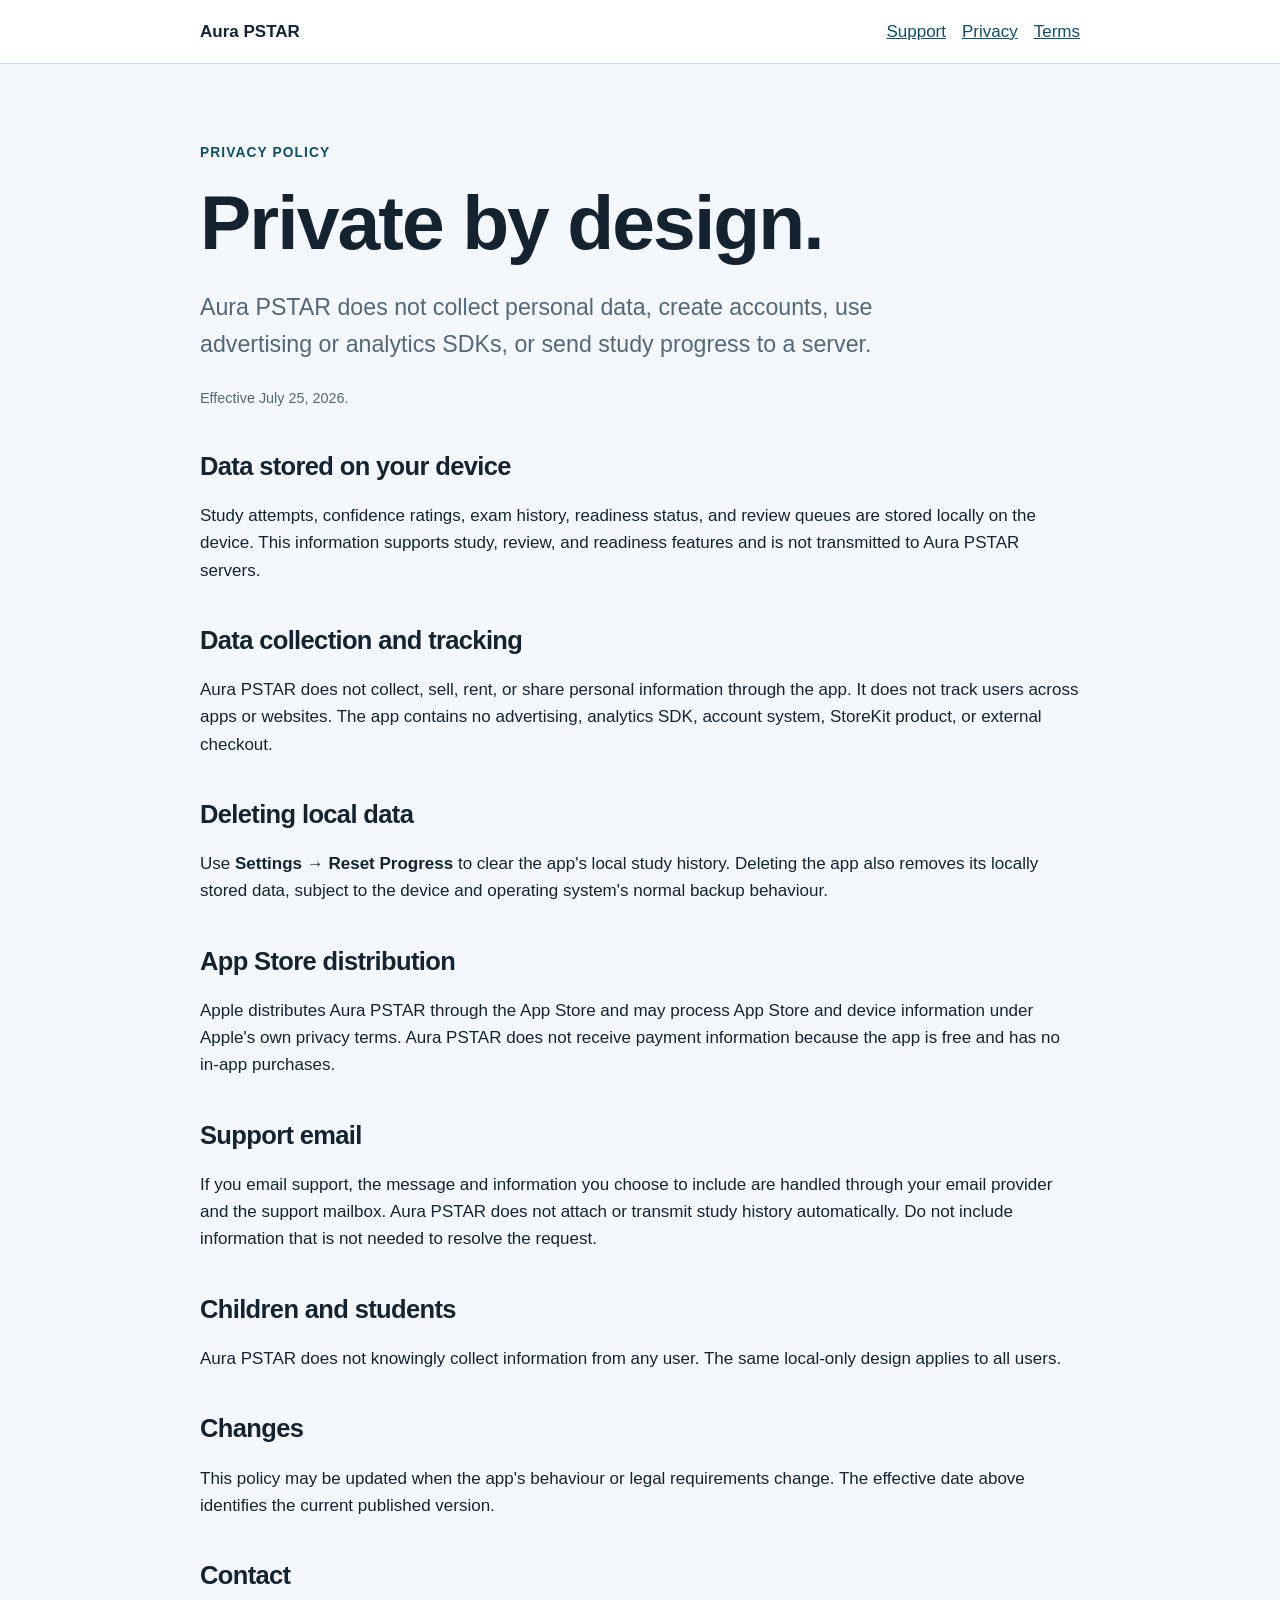
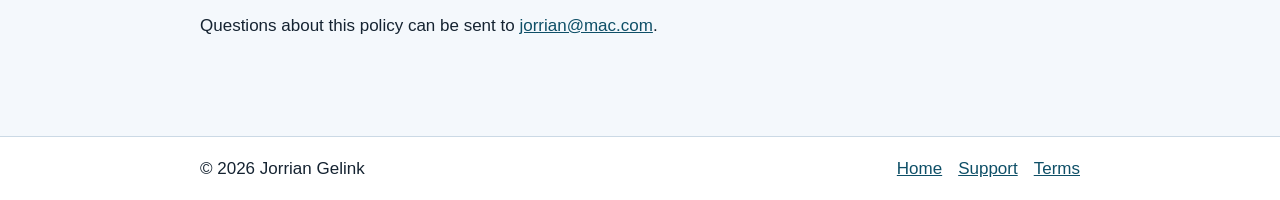
==== privacy/index.html @ 8ca299d1 "feat(site): publish Aura PSTAR public pages - Publish the free app landing page and public support, " ====
<!doctype html>
<html lang="en-CA">
  <head>
    <meta charset="utf-8">
    <meta name="viewport" content="width=device-width, initial-scale=1">
    <title>Privacy Policy — Aura PSTAR</title>
    <meta name="description" content="Privacy policy for Aura PSTAR.">
    <meta name="theme-color" content="#176b87">
    <link rel="stylesheet" href="../assets/site.css">
  </head>
  <body>
    <header class="site-header">
      <nav class="nav" aria-label="Primary">
        <a class="brand" href="../">Aura PSTAR</a>
        <div class="nav-links">
          <a href="../support/">Support</a>
          <a href="./" aria-current="page">Privacy</a>
          <a href="../terms/">Terms</a>
        </div>
      </nav>
    </header>
    <main class="page">
      <p class="eyebrow">Privacy Policy</p>
      <h1>Private by design.</h1>
      <p class="lead">Aura PSTAR does not collect personal data, create accounts, use advertising or analytics SDKs, or send study progress to a server.</p>
      <p class="updated">Effective July 25, 2026.</p>

      <h2>Data stored on your device</h2>
      <p>Study attempts, confidence ratings, exam history, readiness status, and review queues are stored locally on the device. This information supports study, review, and readiness features and is not transmitted to Aura PSTAR servers.</p>

      <h2>Data collection and tracking</h2>
      <p>Aura PSTAR does not collect, sell, rent, or share personal information through the app. It does not track users across apps or websites. The app contains no advertising, analytics SDK, account system, StoreKit product, or external checkout.</p>

      <h2>Deleting local data</h2>
      <p>Use <strong>Settings → Reset Progress</strong> to clear the app's local study history. Deleting the app also removes its locally stored data, subject to the device and operating system's normal backup behaviour.</p>

      <h2>App Store distribution</h2>
      <p>Apple distributes Aura PSTAR through the App Store and may process App Store and device information under Apple's own privacy terms. Aura PSTAR does not receive payment information because the app is free and has no in-app purchases.</p>

      <h2>Support email</h2>
      <p>If you email support, the message and information you choose to include are handled through your email provider and the support mailbox. Aura PSTAR does not attach or transmit study history automatically. Do not include information that is not needed to resolve the request.</p>

      <h2>Children and students</h2>
      <p>Aura PSTAR does not knowingly collect information from any user. The same local-only design applies to all users.</p>

      <h2>Changes</h2>
      <p>This policy may be updated when the app's behaviour or legal requirements change. The effective date above identifies the current published version.</p>

      <h2>Contact</h2>
      <p>Questions about this policy can be sent to <a href="mailto:jorrian@mac.com">jorrian@mac.com</a>.</p>
    </main>
    <footer class="site-footer">
      <div class="footer-inner">
        <span>© 2026 Jorrian Gelink</span>
        <div class="footer-links">
          <a href="../">Home</a>
          <a href="../support/">Support</a>
          <a href="../terms/">Terms</a>
        </div>
      </div>
    </footer>
  </body>
</html>
---- assets/site.css ----
:root {
  color-scheme: light dark;
  --background: #f4f8fc;
  --surface: #ffffff;
  --text: #152331;
  --muted: #536779;
  --accent: #176b87;
  --accent-strong: #0e4f67;
  --border: #cbd9e5;
  --focus: #ffbf47;
}

* {
  box-sizing: border-box;
}

body {
  margin: 0;
  background: var(--background);
  color: var(--text);
  font: 17px/1.6 -apple-system, BlinkMacSystemFont, "Segoe UI", sans-serif;
}

a {
  color: var(--accent-strong);
}

a:focus-visible {
  outline: 3px solid var(--focus);
  outline-offset: 3px;
}

.site-header,
.site-footer {
  background: var(--surface);
  border-color: var(--border);
  border-style: solid;
  border-width: 0 0 1px;
}

.site-footer {
  border-width: 1px 0 0;
}

.nav,
.footer-inner,
.page {
  width: min(100% - 32px, 880px);
  margin: 0 auto;
}

.nav,
.footer-inner {
  display: flex;
  align-items: center;
  justify-content: space-between;
  gap: 24px;
  padding: 18px 0;
}

.brand {
  color: var(--text);
  font-weight: 750;
  text-decoration: none;
}

.nav-links,
.footer-links {
  display: flex;
  flex-wrap: wrap;
  gap: 16px;
}

.page {
  padding: 64px 0 80px;
}

.hero {
  padding-bottom: 32px;
}

h1,
h2 {
  line-height: 1.15;
  letter-spacing: -0.025em;
}

h1 {
  max-width: 760px;
  margin: 0 0 20px;
  font-size: clamp(2.4rem, 7vw, 4.8rem);
}

h2 {
  margin-top: 42px;
}

.lead {
  max-width: 720px;
  color: var(--muted);
  font-size: clamp(1.15rem, 3vw, 1.45rem);
}

.card-grid {
  display: grid;
  grid-template-columns: repeat(auto-fit, minmax(220px, 1fr));
  gap: 16px;
  margin: 28px 0;
}

.card,
.notice {
  padding: 22px;
  background: var(--surface);
  border: 1px solid var(--border);
  border-radius: 18px;
}

.card h2,
.card h3,
.notice h2 {
  margin-top: 0;
}

.button {
  display: inline-block;
  margin: 8px 12px 8px 0;
  padding: 11px 17px;
  border-radius: 999px;
  background: var(--accent);
  color: #ffffff;
  font-weight: 700;
  text-decoration: none;
}

.button.secondary {
  background: var(--surface);
  color: var(--accent-strong);
  border: 1px solid var(--border);
}

.eyebrow {
  color: var(--accent-strong);
  font-size: 0.86rem;
  font-weight: 800;
  letter-spacing: 0.08em;
  text-transform: uppercase;
}

.updated,
.fine-print {
  color: var(--muted);
  font-size: 0.9rem;
}

li + li {
  margin-top: 8px;
}

@media (prefers-color-scheme: dark) {
  :root {
    --background: #0e1820;
    --surface: #15232d;
    --text: #edf7fc;
    --muted: #b7c9d5;
    --accent: #3a91ad;
    --accent-strong: #8ed3e8;
    --border: #38505f;
  }
}

@media (max-width: 620px) {
  .nav,
  .footer-inner {
    align-items: flex-start;
    flex-direction: column;
  }

  .page {
    padding-top: 42px;
  }
}
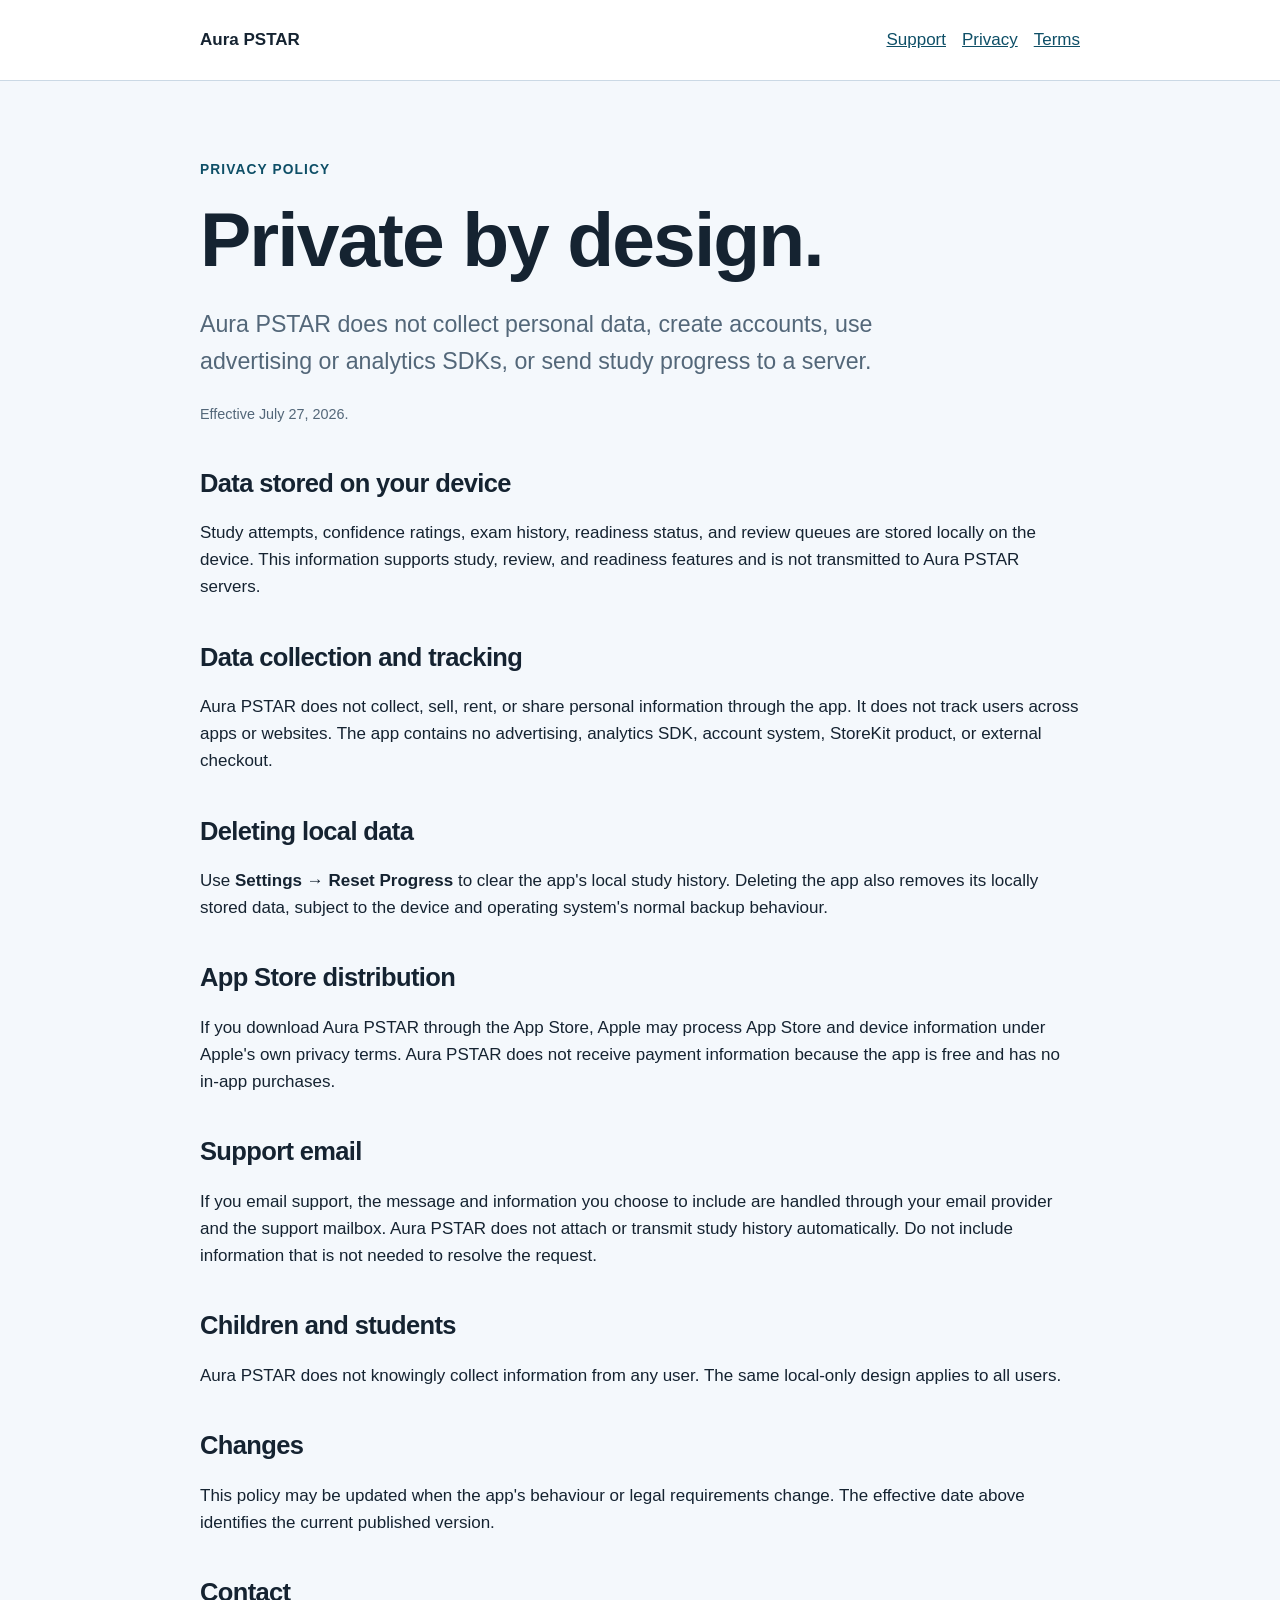
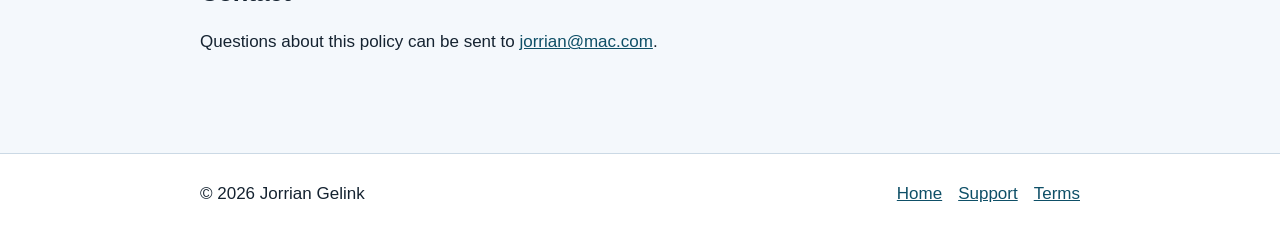
==== commit ce578e3d: "feat(site): improve accessibility and metadata" ====
--- a/privacy/index.html
+++ b/privacy/index.html
@@ -4,11 +4,24 @@
     <meta charset="utf-8">
     <meta name="viewport" content="width=device-width, initial-scale=1">
     <title>Privacy Policy — Aura PSTAR</title>
-    <meta name="description" content="Privacy policy for Aura PSTAR.">
+    <meta name="description" content="Learn how Aura PSTAR keeps study progress on your device and does not collect personal data or track you.">
+    <meta name="robots" content="index, follow">
+    <link rel="canonical" href="https://jorrian.github.io/aura-pstar/privacy/">
+    <meta property="og:type" content="website">
+    <meta property="og:site_name" content="Aura PSTAR">
+    <meta property="og:locale" content="en_CA">
+    <meta property="og:title" content="Privacy Policy — Aura PSTAR">
+    <meta property="og:description" content="Aura PSTAR keeps study progress on your device and does not collect personal data or track you.">
+    <meta property="og:url" content="https://jorrian.github.io/aura-pstar/privacy/">
+    <meta name="twitter:card" content="summary">
+    <meta name="twitter:title" content="Privacy Policy — Aura PSTAR">
+    <meta name="twitter:description" content="Aura PSTAR keeps study progress on your device and does not collect personal data or track you.">
     <meta name="theme-color" content="#176b87">
+    <meta name="theme-color" content="#0e1820" media="(prefers-color-scheme: dark)">
     <link rel="stylesheet" href="../assets/site.css">
   </head>
   <body>
+    <a class="skip-link" href="#main-content">Skip to main content</a>
     <header class="site-header">
       <nav class="nav" aria-label="Primary">
         <a class="brand" href="../">Aura PSTAR</a>
@@ -19,11 +32,11 @@
         </div>
       </nav>
     </header>
-    <main class="page">
+    <main class="page" id="main-content" tabindex="-1">
       <p class="eyebrow">Privacy Policy</p>
       <h1>Private by design.</h1>
       <p class="lead">Aura PSTAR does not collect personal data, create accounts, use advertising or analytics SDKs, or send study progress to a server.</p>
-      <p class="updated">Effective July 25, 2026.</p>
+      <p class="updated">Effective July 27, 2026.</p>
 
       <h2>Data stored on your device</h2>
       <p>Study attempts, confidence ratings, exam history, readiness status, and review queues are stored locally on the device. This information supports study, review, and readiness features and is not transmitted to Aura PSTAR servers.</p>
@@ -35,7 +48,7 @@
       <p>Use <strong>Settings → Reset Progress</strong> to clear the app's local study history. Deleting the app also removes its locally stored data, subject to the device and operating system's normal backup behaviour.</p>
 
       <h2>App Store distribution</h2>
-      <p>Apple distributes Aura PSTAR through the App Store and may process App Store and device information under Apple's own privacy terms. Aura PSTAR does not receive payment information because the app is free and has no in-app purchases.</p>
+      <p>If you download Aura PSTAR through the App Store, Apple may process App Store and device information under Apple's own privacy terms. Aura PSTAR does not receive payment information because the app is free and has no in-app purchases.</p>
 
       <h2>Support email</h2>
       <p>If you email support, the message and information you choose to include are handled through your email provider and the support mailbox. Aura PSTAR does not attach or transmit study history automatically. Do not include information that is not needed to resolve the request.</p>
@@ -52,11 +65,11 @@
     <footer class="site-footer">
       <div class="footer-inner">
         <span>© 2026 Jorrian Gelink</span>
-        <div class="footer-links">
+        <nav class="footer-links" aria-label="Footer">
           <a href="../">Home</a>
           <a href="../support/">Support</a>
           <a href="../terms/">Terms</a>
-        </div>
+        </nav>
       </div>
     </footer>
   </body>
--- a/assets/site.css
+++ b/assets/site.css
@@ -30,6 +30,23 @@
   outline-offset: 3px;
 }
 
+.skip-link {
+  position: fixed;
+  top: 0;
+  left: 16px;
+  z-index: 10;
+  padding: 10px 14px;
+  transform: translateY(-150%);
+  border-radius: 0 0 10px 10px;
+  background: var(--surface);
+  color: var(--text);
+  font-weight: 700;
+}
+
+.skip-link:focus {
+  transform: translateY(0);
+}
+
 .site-header,
 .site-footer {
   background: var(--surface);
@@ -59,6 +76,9 @@
 }
 
 .brand {
+  display: inline-flex;
+  align-items: center;
+  min-height: 44px;
   color: var(--text);
   font-weight: 750;
   text-decoration: none;
@@ -71,6 +91,13 @@
   gap: 16px;
 }
 
+.nav-links a,
+.footer-links a {
+  display: inline-flex;
+  align-items: center;
+  min-height: 44px;
+}
+
 .page {
   padding: 64px 0 80px;
 }
@@ -123,7 +150,9 @@
 }
 
 .button {
-  display: inline-block;
+  display: inline-flex;
+  align-items: center;
+  min-height: 44px;
   margin: 8px 12px 8px 0;
   padding: 11px 17px;
   border-radius: 999px;
@@ -174,6 +203,7 @@
   .footer-inner {
     align-items: flex-start;
     flex-direction: column;
+    gap: 8px;
   }
 
   .page {
